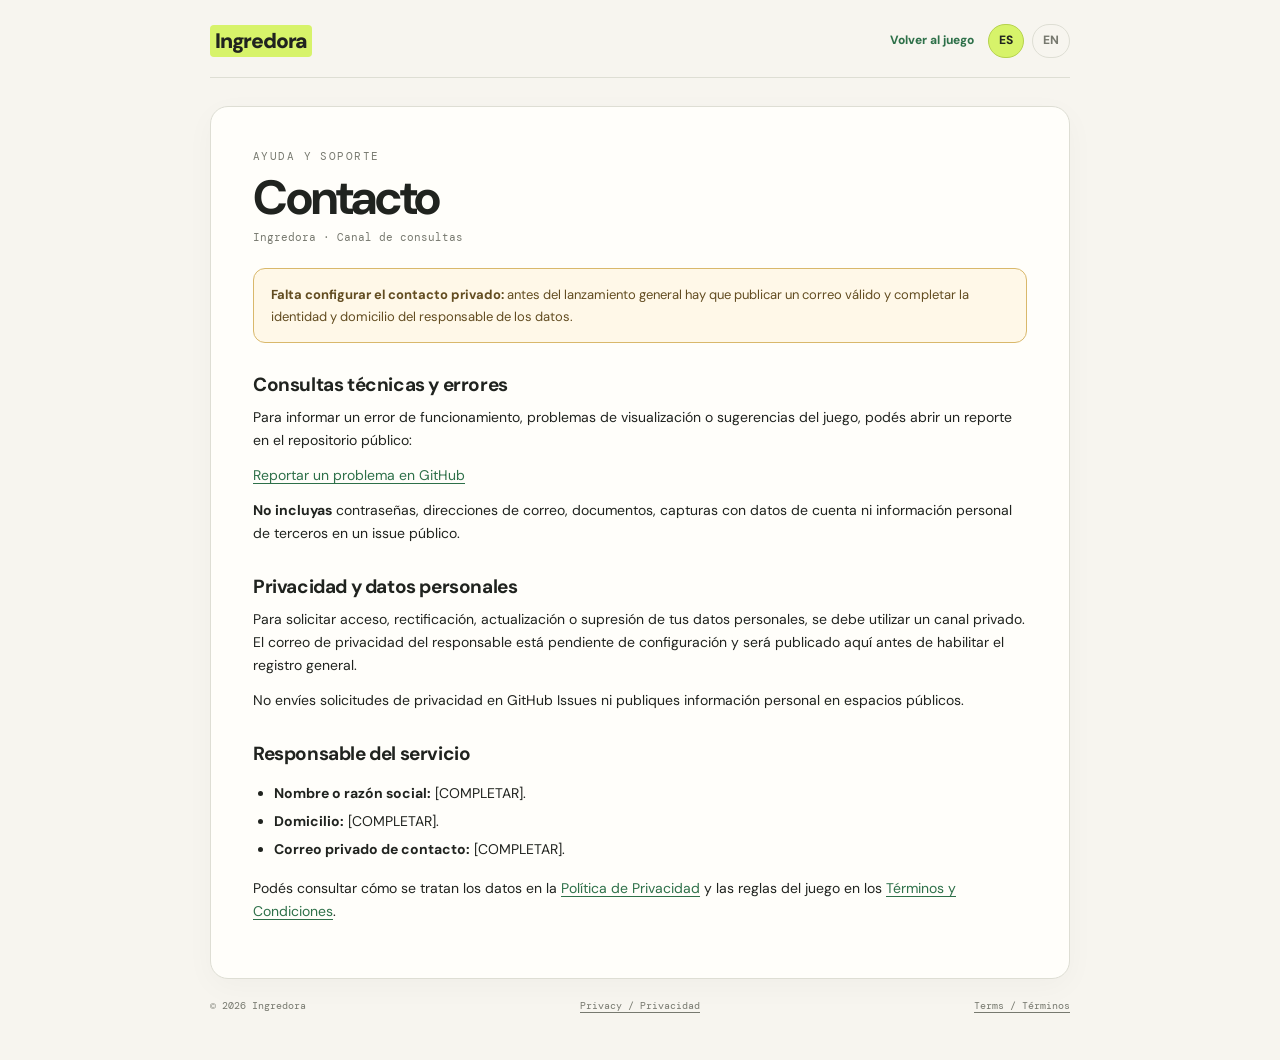
==== contact.html @ c2582c6c "Add bilingual privacy policy, terms and contact pages" ====
<!doctype html>
<html lang="es">
<head>
<meta charset="UTF-8">
<meta name="viewport" content="width=device-width,initial-scale=1">
<meta name="theme-color" content="#f7f5ef">
<meta name="description" content="Canales de soporte, reportes de errores y solicitudes de privacidad de Ingredora.">
<title>Contacto | Ingredora</title>
<link rel="icon" type="image/svg+xml" href="./favicon.svg">
<link rel="stylesheet" href="./legal.css">
<script src="./legal.js" defer></script>
</head>
<body>
<div class="legal-shell">
<header class="legal-header">
 <a class="brand" href="./index.html" aria-label="Ingredora"><span>Ingredora</span></a>
 <div class="header-actions">
  <a href="./index.html" data-lang="es">Volver al juego</a>
  <a href="./index.html" data-lang="en" hidden>Back to game</a>
  <nav class="language-switch" aria-label="Language">
   <a href="?lang=es" data-language-link="es">ES</a>
   <a href="?lang=en" data-language-link="en">EN</a>
  </nav>
 </div>
</header>

<main>
<section data-lang="es">
 <div class="eyebrow">AYUDA Y SOPORTE</div>
 <h1>Contacto</h1>
 <div class="meta">Ingredora · Canal de consultas</div>
 <div class="setup-required"><p><strong>Falta configurar el contacto privado:</strong> antes del lanzamiento general hay que publicar un correo válido y completar la identidad y domicilio del responsable de los datos.</p></div>
 <h2>Consultas técnicas y errores</h2>
 <p>Para informar un error de funcionamiento, problemas de visualización o sugerencias del juego, podés abrir un reporte en el repositorio público:</p>
 <p><a href="https://github.com/matibh/whats-inside/issues/new" target="_blank" rel="noopener noreferrer">Reportar un problema en GitHub</a></p>
 <p><strong>No incluyas</strong> contraseñas, direcciones de correo, documentos, capturas con datos de cuenta ni información personal de terceros en un issue público.</p>
 <h2>Privacidad y datos personales</h2>
 <p>Para solicitar acceso, rectificación, actualización o supresión de tus datos personales, se debe utilizar un canal privado. El correo de privacidad del responsable está pendiente de configuración y será publicado aquí antes de habilitar el registro general.</p>
 <p>No envíes solicitudes de privacidad en GitHub Issues ni publiques información personal en espacios públicos.</p>
 <h2>Responsable del servicio</h2>
 <ul>
  <li><strong>Nombre o razón social:</strong> [COMPLETAR].</li>
  <li><strong>Domicilio:</strong> [COMPLETAR].</li>
  <li><strong>Correo privado de contacto:</strong> [COMPLETAR].</li>
 </ul>
 <p>Podés consultar cómo se tratan los datos en la <a href="./privacy.html?lang=es">Política de Privacidad</a> y las reglas del juego en los <a href="./terms.html?lang=es">Términos y Condiciones</a>.</p>
</section>

<section data-lang="en" hidden>
 <div class="eyebrow">HELP AND SUPPORT</div>
 <h1>Contact</h1>
 <div class="meta">Ingredora · Support channels</div>
 <div class="setup-required"><p><strong>Private contact details are not configured yet:</strong> a valid email address and the data controller's identity and address must be published before the general launch.</p></div>
 <h2>Technical questions and bug reports</h2>
 <p>To report a functional issue, display problem or game suggestion, you can open a report in the public repository:</p>
 <p><a href="https://github.com/matibh/whats-inside/issues/new" target="_blank" rel="noopener noreferrer">Report an issue on GitHub</a></p>
 <p><strong>Do not include</strong> passwords, email addresses, identity documents, screenshots containing account data or other people's personal information in a public issue.</p>
 <h2>Privacy and personal data</h2>
 <p>Requests to access, correct, update or delete personal data must use a private channel. The controller's privacy email has not yet been configured and will be published here before general registration opens.</p>
 <p>Do not send privacy requests through GitHub Issues or publish personal information in public spaces.</p>
 <h2>Service operator</h2>
 <ul>
  <li><strong>Full name or legal entity:</strong> [TO BE COMPLETED].</li>
  <li><strong>Address:</strong> [TO BE COMPLETED].</li>
  <li><strong>Private contact email:</strong> [TO BE COMPLETED].</li>
 </ul>
 <p>See the <a href="./privacy.html?lang=en">Privacy Policy</a> to learn how data is handled and the <a href="./terms.html?lang=en">Terms and Conditions</a> for the game rules.</p>
</section>
</main>
<div class="legal-footer"><span>© <span data-current-year></span> Ingredora</span><a href="./privacy.html">Privacy / Privacidad</a><a href="./terms.html">Terms / Términos</a></div>
</div>
</body>
</html>
---- legal.css ----
@import url('https://fonts.googleapis.com/css2?family=DM+Mono:wght@400;500&family=DM+Sans:wght@400;500;600;700;800;900&display=swap');
:root{color-scheme:light;--paper:#f7f5ef;--ink:#20231f;--muted:#77796f;--line:#deded4;--lime:#d7f36a;--green:#2e7049;--card:#fffefa}
*{box-sizing:border-box}
body{margin:0;background:var(--paper);color:var(--ink);font-family:'DM Sans',sans-serif;line-height:1.65}
a{color:var(--green);text-underline-offset:3px}
a:focus-visible{outline:3px solid #a8c94a;outline-offset:3px;border-radius:3px}
.legal-shell{width:min(100% - 32px,860px);margin:0 auto;padding:24px 0 48px}
.legal-header{display:flex;justify-content:space-between;align-items:center;gap:18px;border-bottom:1px solid var(--line);padding:0 0 18px;margin-bottom:28px}
.brand{font-size:21px;font-weight:900;letter-spacing:-1.2px;color:var(--ink);text-decoration:none}
.brand span{background:var(--lime);padding:2px 5px;border-radius:4px}
.header-actions{display:flex;align-items:center;gap:14px;flex-wrap:wrap;font-size:12px;font-weight:800}
.header-actions a{text-decoration:none}
.language-switch{display:flex;gap:8px;align-items:center}
.language-switch a{padding:6px 10px;border:1px solid var(--line);border-radius:999px;color:var(--muted)}
.language-switch a[aria-current=page]{background:var(--lime);border-color:#b6d24e;color:var(--ink)}
main{background:var(--card);border:1px solid var(--line);border-radius:18px;padding:clamp(22px,5vw,42px);box-shadow:0 8px 30px #20231f08}
.eyebrow{font:11px 'DM Mono',monospace;color:var(--muted);letter-spacing:.13em;text-transform:uppercase}
h1{font-size:clamp(34px,7vw,48px);line-height:1.03;letter-spacing:-2px;margin:10px 0 8px}
h2{font-size:19px;letter-spacing:-.4px;line-height:1.25;margin:30px 0 9px}
h3{font-size:15px;margin:18px 0 6px}
p,li{font-size:14px}
p{margin:8px 0 12px}
ul{padding-left:21px}
li{margin:5px 0}
.meta{color:var(--muted);font:11px 'DM Mono',monospace;margin-bottom:24px}
.setup-required{margin:20px 0;padding:15px 17px;border:1px solid #d9b86b;background:#fff8e8;border-radius:12px;color:#624c20}
.setup-required p{margin:0;font-size:13px}
.callout{margin:18px 0;padding:14px 16px;border-left:3px solid var(--lime);background:#f4f7e8;border-radius:0 10px 10px 0}
.legal-footer{display:flex;justify-content:space-between;gap:14px;flex-wrap:wrap;margin-top:20px;color:var(--muted);font:10px 'DM Mono',monospace}
.legal-footer a{color:var(--muted)}
[hidden]{display:none!important}
@media(max-width:520px){.legal-header{align-items:flex-start;flex-direction:column}.header-actions{width:100%;justify-content:space-between}main{padding:21px 18px}.legal-shell{width:min(100% - 22px,860px);padding-top:15px}}
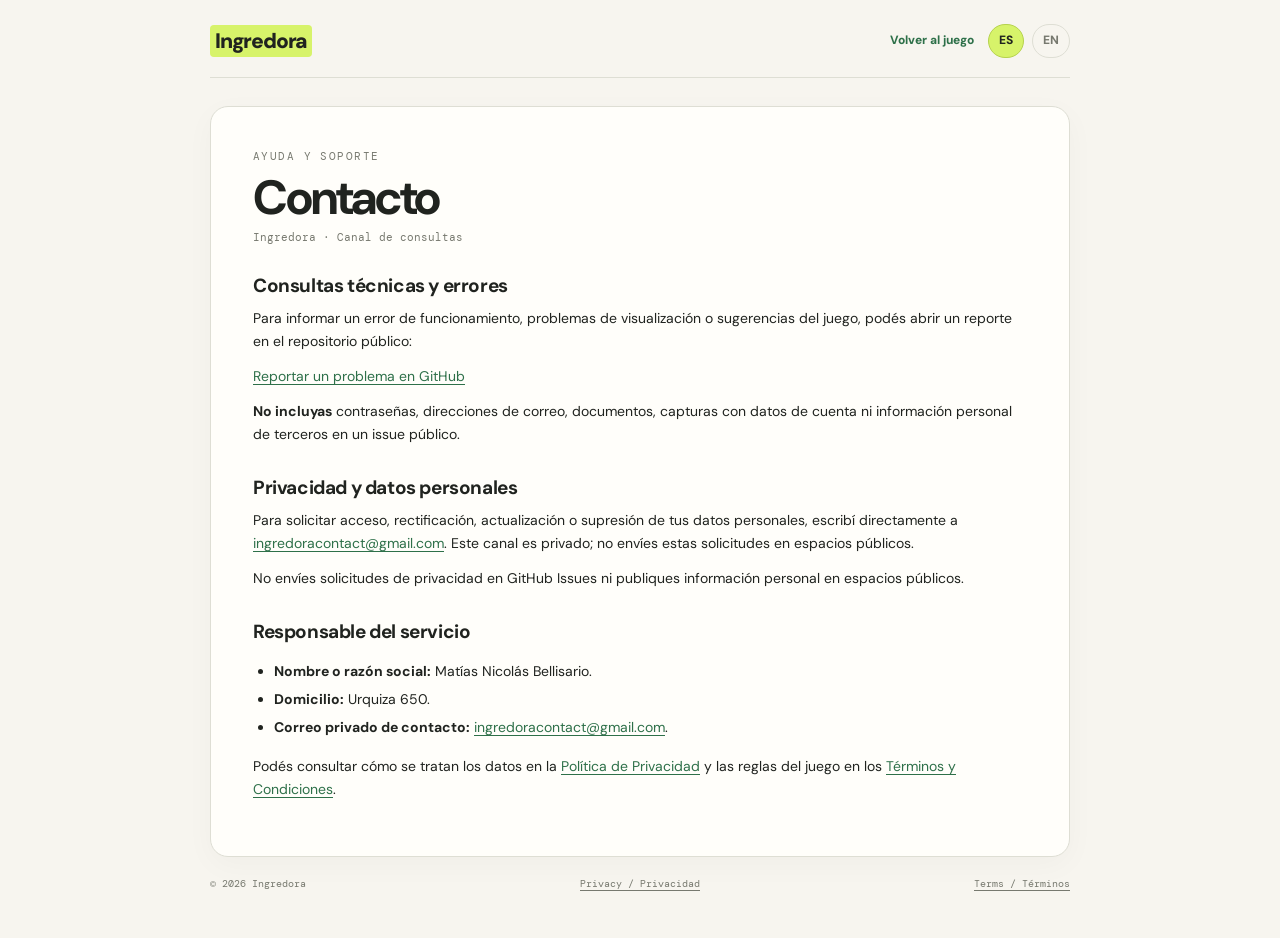
==== commit 83e7de27: "Add service operator details to contact page" ====
--- a/contact.html
+++ b/contact.html
@@ -29,19 +29,18 @@
  <div class="eyebrow">AYUDA Y SOPORTE</div>
  <h1>Contacto</h1>
  <div class="meta">Ingredora · Canal de consultas</div>
- <div class="setup-required"><p><strong>Falta configurar el contacto privado:</strong> antes del lanzamiento general hay que publicar un correo válido y completar la identidad y domicilio del responsable de los datos.</p></div>
  <h2>Consultas técnicas y errores</h2>
  <p>Para informar un error de funcionamiento, problemas de visualización o sugerencias del juego, podés abrir un reporte en el repositorio público:</p>
  <p><a href="https://github.com/matibh/whats-inside/issues/new" target="_blank" rel="noopener noreferrer">Reportar un problema en GitHub</a></p>
  <p><strong>No incluyas</strong> contraseñas, direcciones de correo, documentos, capturas con datos de cuenta ni información personal de terceros en un issue público.</p>
  <h2>Privacidad y datos personales</h2>
- <p>Para solicitar acceso, rectificación, actualización o supresión de tus datos personales, se debe utilizar un canal privado. El correo de privacidad del responsable está pendiente de configuración y será publicado aquí antes de habilitar el registro general.</p>
+ <p>Para solicitar acceso, rectificación, actualización o supresión de tus datos personales, escribí directamente a <a href="mailto:ingredoracontact@gmail.com">ingredoracontact@gmail.com</a>. Este canal es privado; no envíes estas solicitudes en espacios públicos.</p>
  <p>No envíes solicitudes de privacidad en GitHub Issues ni publiques información personal en espacios públicos.</p>
  <h2>Responsable del servicio</h2>
  <ul>
-  <li><strong>Nombre o razón social:</strong> [COMPLETAR].</li>
-  <li><strong>Domicilio:</strong> [COMPLETAR].</li>
-  <li><strong>Correo privado de contacto:</strong> [COMPLETAR].</li>
+  <li><strong>Nombre o razón social:</strong> Matías Nicolás Bellisario.</li>
+  <li><strong>Domicilio:</strong> Urquiza 650.</li>
+  <li><strong>Correo privado de contacto:</strong> <a href="mailto:ingredoracontact@gmail.com">ingredoracontact@gmail.com</a>.</li>
  </ul>
  <p>Podés consultar cómo se tratan los datos en la <a href="./privacy.html?lang=es">Política de Privacidad</a> y las reglas del juego en los <a href="./terms.html?lang=es">Términos y Condiciones</a>.</p>
 </section>
@@ -50,19 +49,18 @@
  <div class="eyebrow">HELP AND SUPPORT</div>
  <h1>Contact</h1>
  <div class="meta">Ingredora · Support channels</div>
- <div class="setup-required"><p><strong>Private contact details are not configured yet:</strong> a valid email address and the data controller's identity and address must be published before the general launch.</p></div>
  <h2>Technical questions and bug reports</h2>
  <p>To report a functional issue, display problem or game suggestion, you can open a report in the public repository:</p>
  <p><a href="https://github.com/matibh/whats-inside/issues/new" target="_blank" rel="noopener noreferrer">Report an issue on GitHub</a></p>
  <p><strong>Do not include</strong> passwords, email addresses, identity documents, screenshots containing account data or other people's personal information in a public issue.</p>
  <h2>Privacy and personal data</h2>
- <p>Requests to access, correct, update or delete personal data must use a private channel. The controller's privacy email has not yet been configured and will be published here before general registration opens.</p>
+ <p>To request access, correction, updating or deletion of your personal data, email <a href="mailto:ingredoracontact@gmail.com">ingredoracontact@gmail.com</a>. This is a private channel; do not send these requests through public spaces.</p>
  <p>Do not send privacy requests through GitHub Issues or publish personal information in public spaces.</p>
  <h2>Service operator</h2>
  <ul>
-  <li><strong>Full name or legal entity:</strong> [TO BE COMPLETED].</li>
-  <li><strong>Address:</strong> [TO BE COMPLETED].</li>
-  <li><strong>Private contact email:</strong> [TO BE COMPLETED].</li>
+  <li><strong>Full name or legal entity:</strong> Matías Nicolás Bellisario.</li>
+  <li><strong>Address:</strong> Urquiza 650.</li>
+  <li><strong>Private contact email:</strong> <a href="mailto:ingredoracontact@gmail.com">ingredoracontact@gmail.com</a>.</li>
  </ul>
  <p>See the <a href="./privacy.html?lang=en">Privacy Policy</a> to learn how data is handled and the <a href="./terms.html?lang=en">Terms and Conditions</a> for the game rules.</p>
 </section>
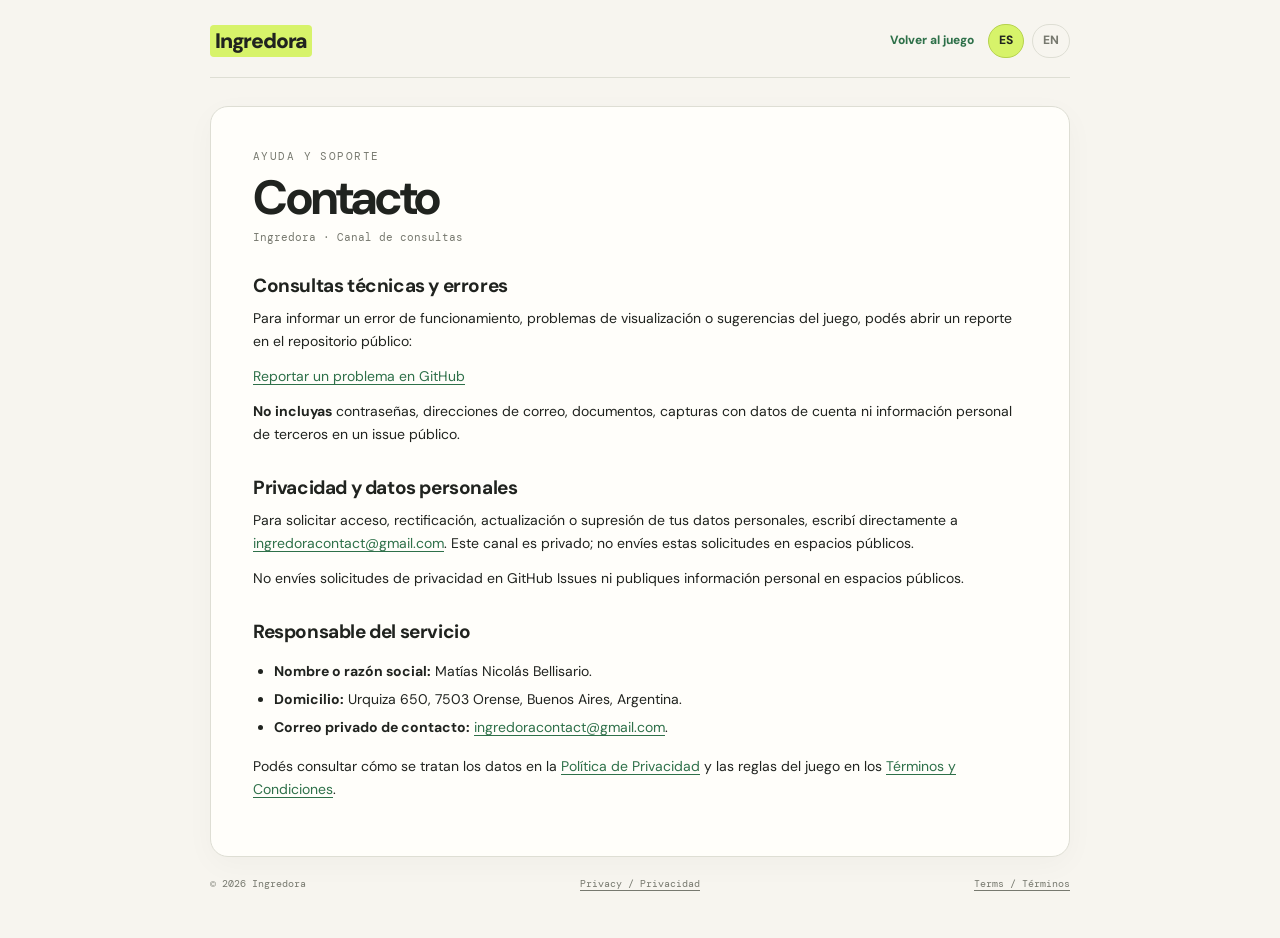
==== commit 733ea459: "Complete service operator address" ====
--- a/contact.html
+++ b/contact.html
@@ -39,7 +39,7 @@
  <h2>Responsable del servicio</h2>
  <ul>
   <li><strong>Nombre o razón social:</strong> Matías Nicolás Bellisario.</li>
-  <li><strong>Domicilio:</strong> Urquiza 650.</li>
+  <li><strong>Domicilio:</strong> Urquiza 650, 7503 Orense, Buenos Aires, Argentina.</li>
   <li><strong>Correo privado de contacto:</strong> <a href="mailto:ingredoracontact@gmail.com">ingredoracontact@gmail.com</a>.</li>
  </ul>
  <p>Podés consultar cómo se tratan los datos en la <a href="./privacy.html?lang=es">Política de Privacidad</a> y las reglas del juego en los <a href="./terms.html?lang=es">Términos y Condiciones</a>.</p>
@@ -59,7 +59,7 @@
  <h2>Service operator</h2>
  <ul>
   <li><strong>Full name or legal entity:</strong> Matías Nicolás Bellisario.</li>
-  <li><strong>Address:</strong> Urquiza 650.</li>
+  <li><strong>Address:</strong> Urquiza 650, 7503 Orense, Buenos Aires, Argentina.</li>
   <li><strong>Private contact email:</strong> <a href="mailto:ingredoracontact@gmail.com">ingredoracontact@gmail.com</a>.</li>
  </ul>
  <p>See the <a href="./privacy.html?lang=en">Privacy Policy</a> to learn how data is handled and the <a href="./terms.html?lang=en">Terms and Conditions</a> for the game rules.</p>
